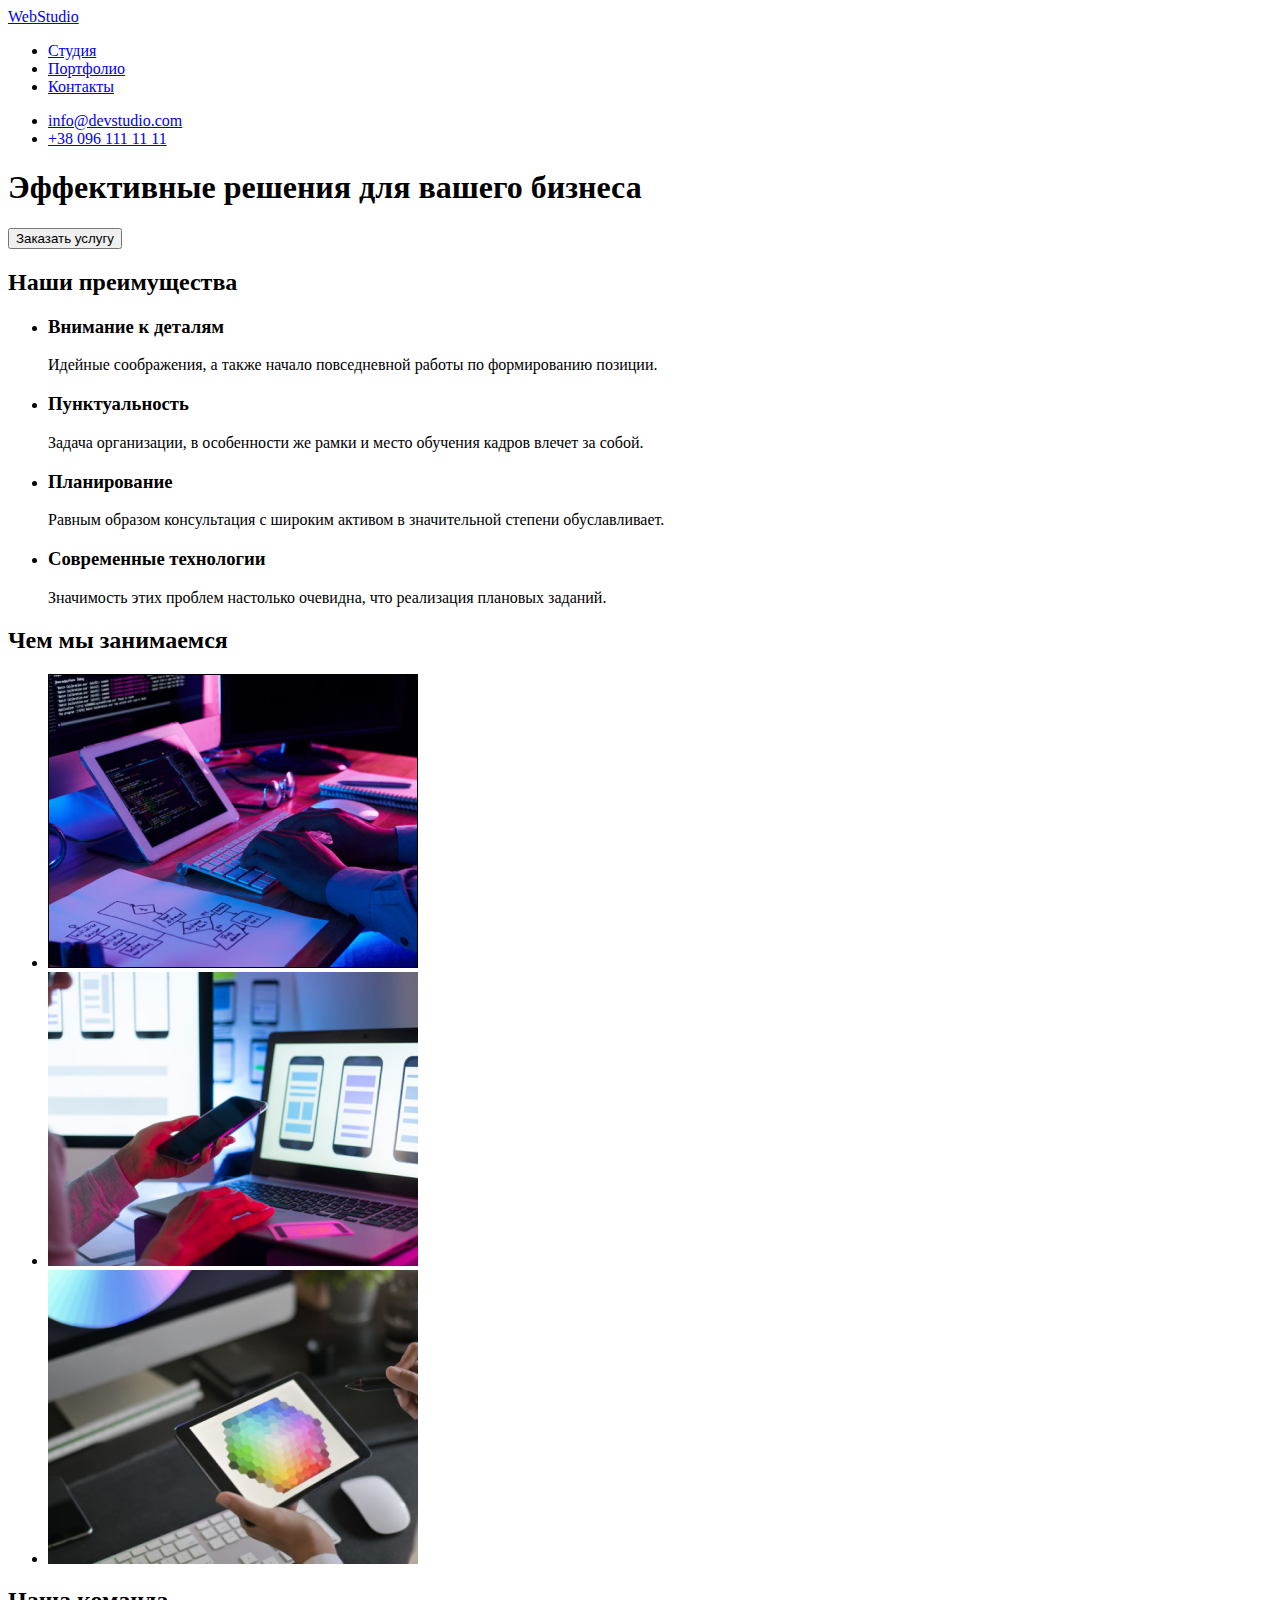
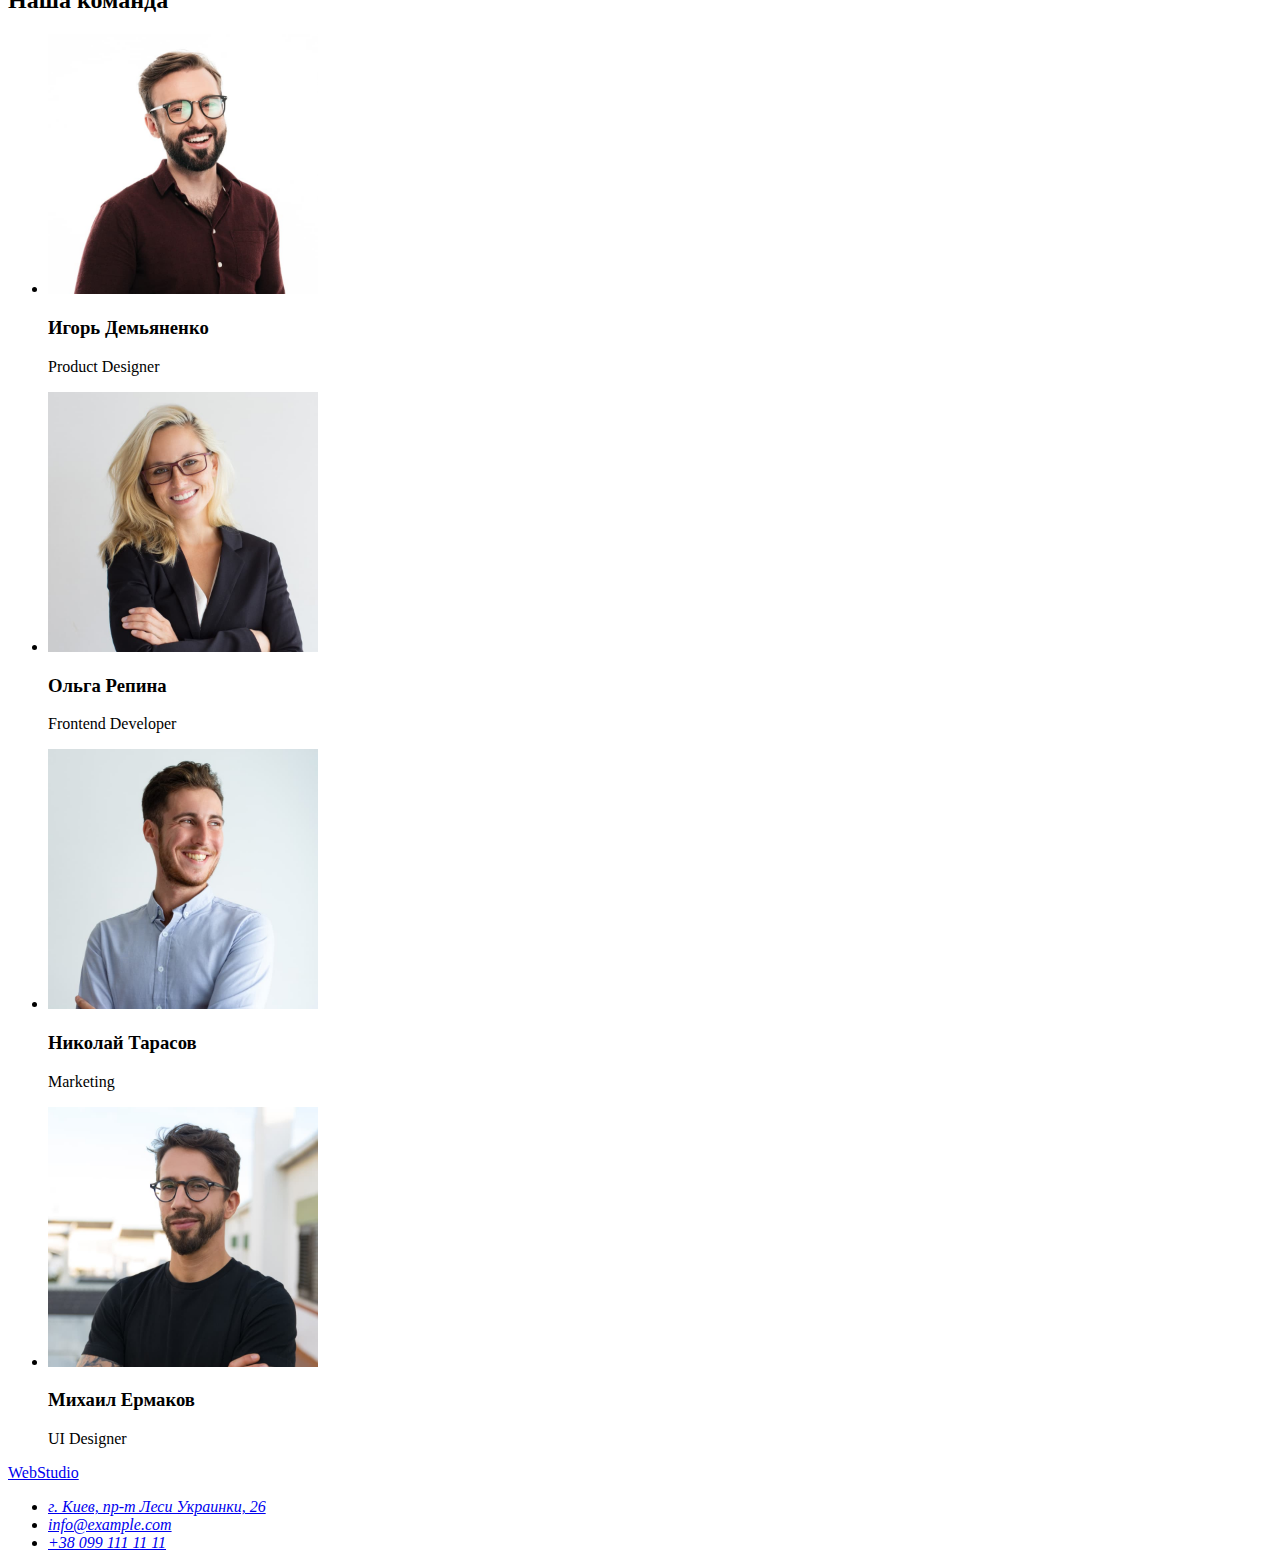
==== index.html @ 22d303be "Start" ====
<!DOCTYPE html>
<html lang="ru">
  <head>
    <meta charset="UTF-8" />
    <meta http-equiv="X-UA-Compatible" content="IE=edge" />
    <meta name="viewport" content="width=device-width, initial-scale=1.0" />
    <title>Студия</title>
  </head>
  <body>
    <!-- header_section -->
    <header>
      <!-- header_section_nav -->
      <nav>
        <a href="/">WebStudio</a>
        <ul>
          <li><a href="#">Студия</a></li>
          <li><a href="#">Портфолио</a></li>
          <li><a href="#">Контакты</a></li>
        </ul>
      </nav>
      <!-- header_section_contact -->
      <ul>
        <li><a href="mailto:info@devstudio.com">info@devstudio.com</a></li>
        <li><a href="tel:+380961111111">+38 096 111 11 11</a></li>
      </ul>
    </header>
    <!-- main_section -->
    <main>
      <!-- main_section_1 -->
      <section>
        <h1>Эффективные решения для вашего бизнеса</h1>
        <button type="button">Заказать услугу</button>
      </section>
      <!-- main_section_2 -->
      <section>
        <h2>Наши преимущества</h2>
        <ul>
          <li>
            <h3>Внимание к деталям</h3>
            <p>Идейные соображения, а также начало повседневной работы по формированию позиции.</p>
          </li>
          <li>
            <h3>Пунктуальность</h3>
            <p>Задача организации, в особенности же рамки и место обучения кадров влечет за собой.</p>
          </li>
          <li>
            <h3>Планирование</h3>
            <p>Равным образом консультация с широким активом в значительной степени обуславливает.</p>
          </li>
          <li>
            <h3>Современные технологии</h3>
            <p>Значимость этих проблем настолько очевидна, что реализация плановых заданий.</p>
          </li>
        </ul>
      </section>
      <!-- main_section_3 -->
      <section>
        <h2>Чем мы занимаемся</h2>
        <ul>
          <li><img src="./images/box1.jpg" alt="Планирование" width="370" height="294" /></li>
          <li><img src="./images/box2.jpg" alt="Пунктуальность" width="370" height="294" /></li>
          <li><img src="./images/box3.jpg" alt="Современные технологии" width="370" height="294" /></li>
        </ul>
      </section>
      <!-- main_section_4 -->
      <section>
        <h2>Наша команда</h2>
        <ul>
          <li>
            <img src="./images/img1.jpg" alt="Игорь Демьяненко" width="270" height="260" />
            <h3>Игорь Демьяненко</h3>
            <p>Product Designer</p>
          </li>
          <li>
            <img src="./images/img2.jpg" alt="Ольга Репина" width="270" height="260" />
            <h3>Ольга Репина</h3>
            <p>Frontend Developer</p>
          </li>
          <li>
            <img src="./images/img3.jpg" alt="Николай Тарасов" width="270" height="260" />
            <h3>Николай Тарасов</h3>
            <p>Marketing</p>
          </li>
          <li>
            <img src="./images/img4.jpg" alt="Михаил Ермаков" width="270" height="260" />
            <h3>Михаил Ермаков</h3>
            <p>UI Designer</p>
          </li>
        </ul>
      </section>
    </main>
    <!-- footer_section -->
    <footer>
      <a href="#">WebStudio</a>
      <address>
        <ul>
          <li><a href="#">г. Киев, пр-т Леси Украинки, 26</a></li>
          <li><a href="mailto:info@example.com">info@example.com</a></li>
          <li><a href="tel:+380991111111">+38 099 111 11 11</a></li>
        </ul>
      </address>
    </footer>
  </body>
</html>
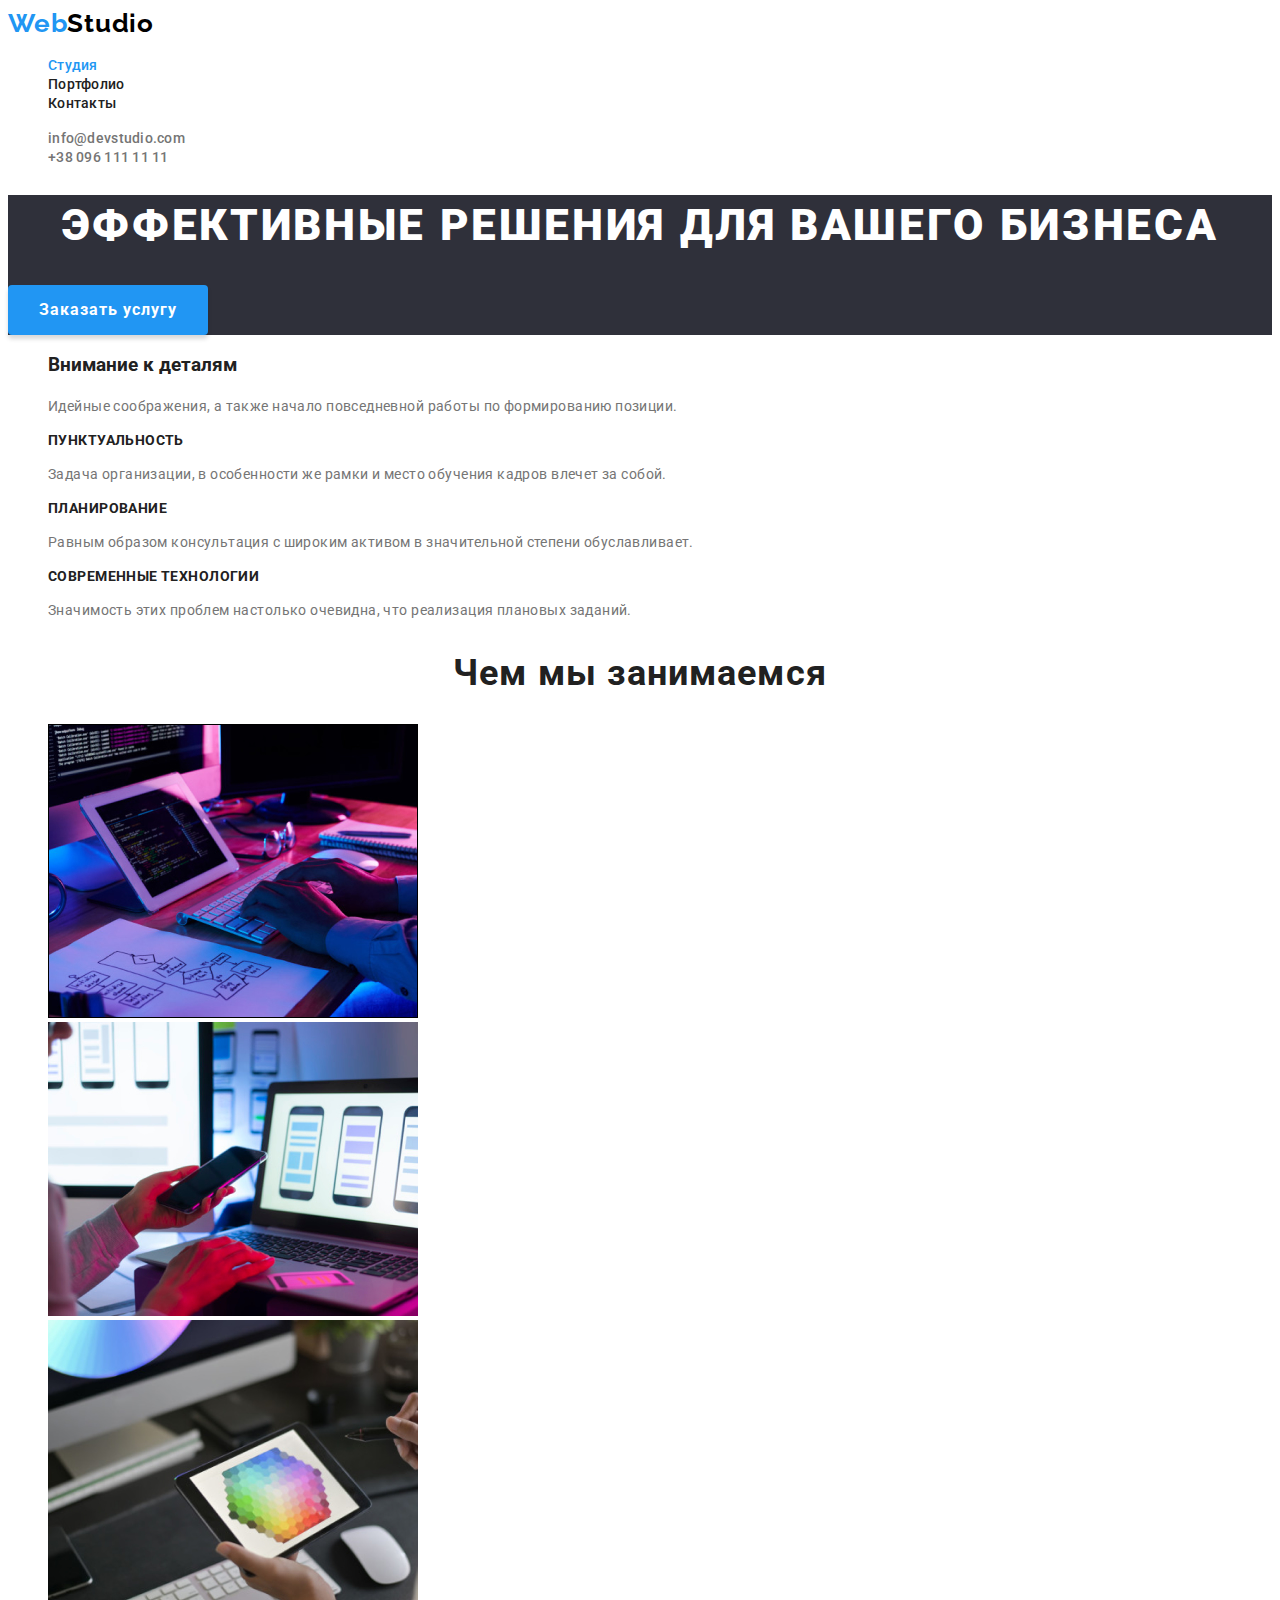
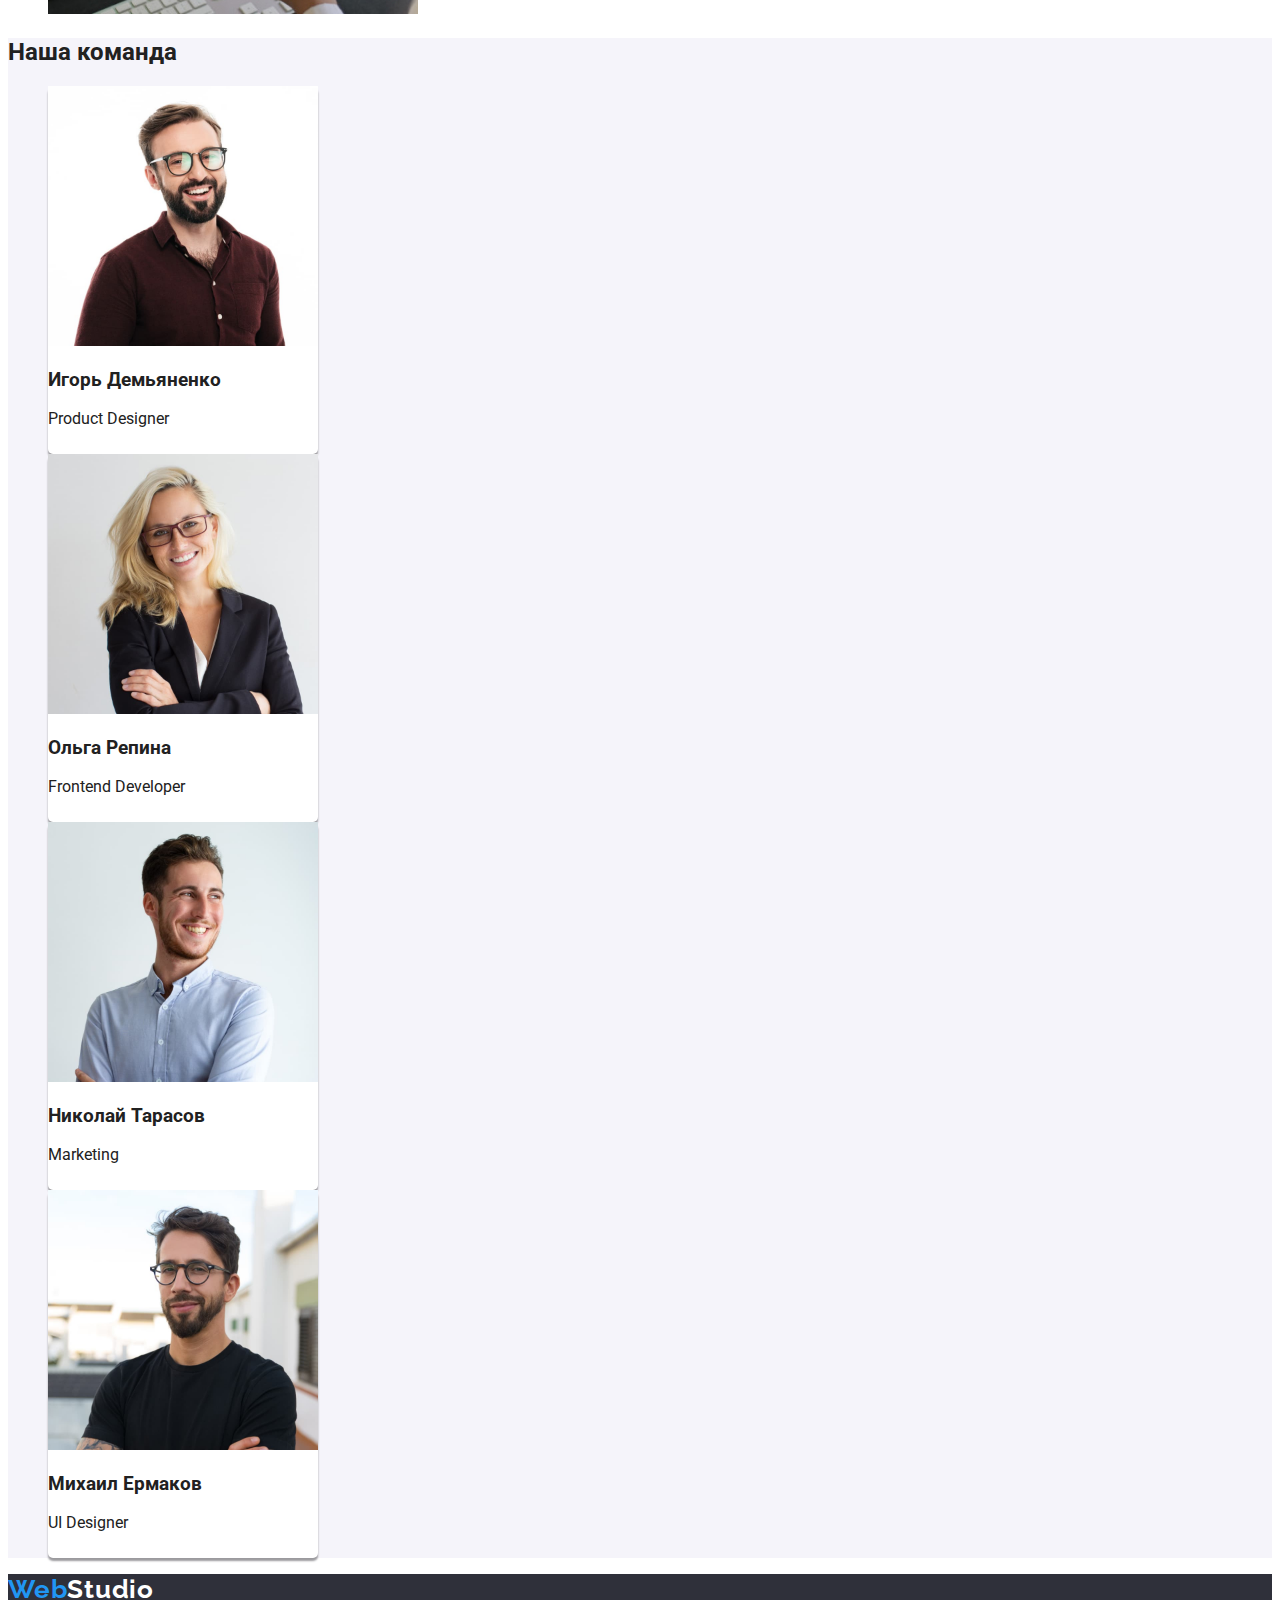
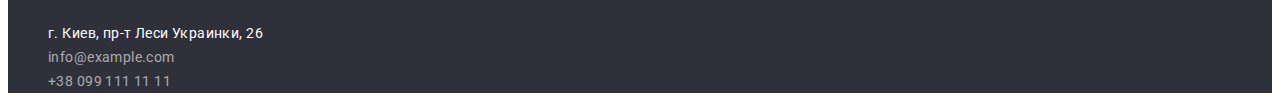
==== commit 35e59ca9: "1-st version" ====
--- a/index.html
+++ b/index.html
@@ -5,98 +5,119 @@
     <meta http-equiv="X-UA-Compatible" content="IE=edge" />
     <meta name="viewport" content="width=device-width, initial-scale=1.0" />
     <title>Студия</title>
+    <link rel="stylesheet" href="./css/styles.css" />
+    <link rel="preconnect" href="https://fonts.googleapis.com" />
+    <link rel="preconnect" href="https://fonts.gstatic.com" crossorigin />
+    <link
+      href="https://fonts.googleapis.com/css2?family=Raleway:wght@700&family=Roboto:wght@400;500;700;900&display=swap"
+      rel="stylesheet"
+    />
   </head>
   <body>
     <!-- header_section -->
     <header>
       <!-- header_section_nav -->
-      <nav>
-        <a href="/">WebStudio</a>
-        <ul>
-          <li><a href="#">Студия</a></li>
-          <li><a href="#">Портфолио</a></li>
-          <li><a href="#">Контакты</a></li>
+      <nav class="nav">
+        <a href="/" class="logo-first link"><span class="firstpart-logo">Web</span>Studio</a>
+        <ul class="list">
+          <li><a href="#" class="link top-link current-link">Студия</a></li>
+          <li><a href="./portfolio.html" class="link top-link">Портфолио</a></li>
+          <li><a href="#" class="link top-link">Контакты</a></li>
         </ul>
       </nav>
       <!-- header_section_contact -->
-      <ul>
-        <li><a href="mailto:info@devstudio.com">info@devstudio.com</a></li>
-        <li><a href="tel:+380961111111">+38 096 111 11 11</a></li>
+      <ul class="list">
+        <li><a href="mailto:info@devstudio.com" class="link topnav-link top-link">info@devstudio.com</a></li>
+        <li><a href="tel:+380961111111" class="link topnav-link top-link">+38 096 111 11 11</a></li>
       </ul>
     </header>
     <!-- main_section -->
     <main>
       <!-- main_section_1 -->
-      <section>
-        <h1>Эффективные решения для вашего бизнеса</h1>
-        <button type="button">Заказать услугу</button>
+      <section class="hero-section">
+        <h1 class="hero-text">Эффективные решения для вашего бизнеса</h1>
+        <button type="button" class="hero-btn">Заказать услугу</button>
       </section>
       <!-- main_section_2 -->
-      <section>
-        <h2>Наши преимущества</h2>
-        <ul>
+      <section class="tips-section">
+        <h2 class="our-tips">Наши преимущества</h2>
+        <ul class="list">
           <li>
-            <h3>Внимание к деталям</h3>
-            <p>Идейные соображения, а также начало повседневной работы по формированию позиции.</p>
+            <h3 class="our-tips-text-headers">Внимание к деталям</h3>
+            <p class="our-tips-text">
+              Идейные соображения, а также начало повседневной работы по формированию позиции.
+            </p>
           </li>
           <li>
-            <h3>Пунктуальность</h3>
-            <p>Задача организации, в особенности же рамки и место обучения кадров влечет за собой.</p>
+            <h3 class="our-tips-headers">Пунктуальность</h3>
+            <p class="our-tips-text">
+              Задача организации, в особенности же рамки и место обучения кадров влечет за собой.
+            </p>
           </li>
           <li>
-            <h3>Планирование</h3>
-            <p>Равным образом консультация с широким активом в значительной степени обуславливает.</p>
+            <h3 class="our-tips-headers">Планирование</h3>
+            <p class="our-tips-text">
+              Равным образом консультация с широким активом в значительной степени обуславливает.
+            </p>
           </li>
           <li>
-            <h3>Современные технологии</h3>
-            <p>Значимость этих проблем настолько очевидна, что реализация плановых заданий.</p>
+            <h3 class="our-tips-headers">Современные технологии</h3>
+            <p class="our-tips-text">Значимость этих проблем настолько очевидна, что реализация плановых заданий.</p>
           </li>
         </ul>
       </section>
       <!-- main_section_3 -->
       <section>
-        <h2>Чем мы занимаемся</h2>
-        <ul>
+        <h2 class="wwdo-header">Чем мы занимаемся</h2>
+        <ul class="list">
           <li><img src="./images/box1.jpg" alt="Планирование" width="370" height="294" /></li>
           <li><img src="./images/box2.jpg" alt="Пунктуальность" width="370" height="294" /></li>
           <li><img src="./images/box3.jpg" alt="Современные технологии" width="370" height="294" /></li>
         </ul>
       </section>
       <!-- main_section_4 -->
-      <section>
+      <section class="team-section">
         <h2>Наша команда</h2>
-        <ul>
-          <li>
-            <img src="./images/img1.jpg" alt="Игорь Демьяненко" width="270" height="260" />
-            <h3>Игорь Демьяненко</h3>
-            <p>Product Designer</p>
+        <ul class="list">
+          <li class="team-card">
+            <div class="team-card-block">
+              <img src="./images/img1.jpg" alt="Игорь Демьяненко" width="270" height="260" />
+              <h3>Игорь Демьяненко</h3>
+              <p>Product Designer</p>
+            </div>
           </li>
-          <li>
-            <img src="./images/img2.jpg" alt="Ольга Репина" width="270" height="260" />
-            <h3>Ольга Репина</h3>
-            <p>Frontend Developer</p>
+          <li class="team-card">
+            <div class="team-card-block">
+              <img src="./images/img2.jpg" alt="Ольга Репина" width="270" height="260" />
+              <h3>Ольга Репина</h3>
+              <p>Frontend Developer</p>
+            </div>
           </li>
-          <li>
-            <img src="./images/img3.jpg" alt="Николай Тарасов" width="270" height="260" />
-            <h3>Николай Тарасов</h3>
-            <p>Marketing</p>
+          <li class="team-card">
+            <div class="team-card-block">
+              <img src="./images/img3.jpg" alt="Николай Тарасов" width="270" height="260" />
+              <h3>Николай Тарасов</h3>
+              <p>Marketing</p>
+            </div>
           </li>
-          <li>
-            <img src="./images/img4.jpg" alt="Михаил Ермаков" width="270" height="260" />
-            <h3>Михаил Ермаков</h3>
-            <p>UI Designer</p>
+          <li class="team-card">
+            <div class="team-card-block">
+              <img src="./images/img4.jpg" alt="Михаил Ермаков" width="270" height="260" />
+              <h3>Михаил Ермаков</h3>
+              <p>UI Designer</p>
+            </div>
           </li>
         </ul>
       </section>
     </main>
     <!-- footer_section -->
-    <footer>
-      <a href="#">WebStudio</a>
+    <footer class="footer-section">
+      <a href="/" class="logo-second link"><span class="firstpart-logo">Web</span>Studio</a>
       <address>
-        <ul>
-          <li><a href="#">г. Киев, пр-т Леси Украинки, 26</a></li>
-          <li><a href="mailto:info@example.com">info@example.com</a></li>
-          <li><a href="tel:+380991111111">+38 099 111 11 11</a></li>
+        <ul class="list">
+          <li><a href="#" class="link faddress-link">г. Киев, пр-т Леси Украинки, 26</a></li>
+          <li><a href="mailto:info@example.com" class="link faddress-link-second">info@example.com</a></li>
+          <li><a href="tel:+380991111111" class="link faddress-link-second">+38 099 111 11 11</a></li>
         </ul>
       </address>
     </footer>
--- a/css/styles.css
+++ b/css/styles.css
@@ -0,0 +1,230 @@
+:root {
+  --primary-color: #212121;
+  --accent-color: #2196f3;
+  --second-color-text: #757575;
+  --third-color: #ffffff;
+  --footer-address-color: rgba(255, 255, 255, 0.6);
+}
+
+body {
+  font-family: 'Roboto', sans-serif;
+  color: #212121;
+  background-color: #ffffff;
+}
+
+.logo-first {
+  color: #000000;
+  font-family: Raleway;
+  font-style: normal;
+  font-weight: bold;
+  font-size: 26px;
+  line-height: 31px;
+  letter-spacing: 0.03em;
+}
+.logo-second {
+  color: var(--third-color);
+  font-family: Raleway;
+  font-style: normal;
+  font-weight: bold;
+  font-size: 26px;
+  line-height: 31px;
+  letter-spacing: 0.03em;
+}
+
+.firstpart-logo {
+  color: var(--accent-color);
+}
+
+.link {
+  text-decoration: none;
+}
+
+.top-link {
+  color: var(--primary-color);
+  font-family: Roboto;
+  font-style: normal;
+  font-weight: 500;
+  font-size: 14px;
+  line-height: 16px;
+  letter-spacing: 0.02em;
+}
+.top-link:hover,
+.top-link:focus {
+  color: var(--accent-color);
+}
+
+.current-link {
+  color: var(--accent-color);
+}
+
+.list {
+  list-style: none;
+}
+
+.topnav-link {
+  color: var(--second-color-text);
+}
+
+.topnav-link:hover {
+}
+
+.footer-section {
+  background-color: #2f303a;
+}
+.faddress-link {
+  color: var(--third-color);
+  font-style: normal;
+  font-family: Roboto;
+  font-style: normal;
+  font-weight: normal;
+  font-size: 14px;
+  line-height: 24px;
+  letter-spacing: 0.03em;
+}
+.faddress-link-second {
+  color: var(--footer-address-color);
+  font-style: normal;
+  font-family: Roboto;
+  font-style: normal;
+  font-weight: normal;
+  font-size: 14px;
+  line-height: 24px;
+  letter-spacing: 0.03em;
+}
+.team-section {
+  background-color: #f5f4fa;
+}
+
+.hero-section {
+  background-color: #2f303a;
+}
+
+.hero-text {
+  color: var(--third-color);
+  font-family: Roboto;
+  font-style: normal;
+  font-weight: 900;
+  font-size: 44px;
+  line-height: 60px;
+  text-align: center;
+  letter-spacing: 0.06em;
+  text-transform: uppercase;
+}
+
+.hero-btn {
+  background-color: var(--accent-color);
+  box-shadow: 0px 4px 4px rgba(0, 0, 0, 0.15);
+  border-radius: 4px;
+  width: 200px;
+  height: 50px;
+  color: #ffffff;
+  font-family: Roboto;
+  font-style: normal;
+  font-weight: bold;
+  font-size: 16px;
+  line-height: 30px;
+  align-items: center;
+  text-align: center;
+  letter-spacing: 0.06em;
+  border-style: none;
+  cursor: pointer;
+}
+
+.our-tips {
+  font-size: 0;
+}
+
+.our-tips-headers {
+  font-family: Roboto;
+  font-style: normal;
+  font-weight: bold;
+  font-size: 14px;
+  line-height: 16px;
+  letter-spacing: 0.03em;
+  text-transform: uppercase;
+}
+.our-tips-text {
+  font-family: Roboto;
+  font-style: normal;
+  font-weight: normal;
+  font-size: 14px;
+  line-height: 24px;
+  /* or 171% */
+  color: var(--second-color-text);
+  letter-spacing: 0.03em;
+}
+.wwdo-header {
+  font-family: Roboto;
+  font-style: normal;
+  font-weight: bold;
+  font-size: 36px;
+  line-height: 42px;
+  text-align: center;
+  letter-spacing: 0.03em;
+}
+
+.faddress-link:hover,
+.faddress-link:focus,
+.faddress-link-second:hover,
+.faddress-link-second:focus {
+  color: var(--accent-color);
+}
+
+.team-card-block {
+  width: 270px;
+  height: 368px;
+  border-radius: 5px;
+  background-color: var(--third-color);
+  box-shadow: 0px 3px 2px #9b9a9e;
+}
+
+.main-section-header {
+  font-size: 0;
+}
+
+.port-btn {
+  color: #212121;
+  background-color: #f5f4fa;
+  padding: 6px 22px;
+  font-family: Roboto;
+  font-style: normal;
+  font-weight: 500;
+  font-size: 16px;
+  line-height: 26px;
+  text-align: center;
+  letter-spacing: 0.03em;
+  border-style: none;
+  border-radius: 5px;
+  cursor: pointer;
+}
+
+.port-btn:hover,
+.port-btn:focus {
+  color: #ffffff;
+  background-color: var(--accent-color);
+}
+
+.port-card-block {
+  background-color: #ffffff;
+  width: 370px;
+  height: 404px;
+}
+.card-header {
+  font-family: Roboto;
+  font-style: normal;
+  font-weight: bold;
+  font-size: 18px;
+  line-height: 36px;
+  letter-spacing: 0.06em;
+  color: #212121;
+}
+
+.card-paragraph {
+  font-family: Roboto;
+  font-style: normal;
+  font-weight: normal;
+  font-size: 16px;
+  line-height: 30px;
+  letter-spacing: 0.03em;
+  color: #757575;
+}
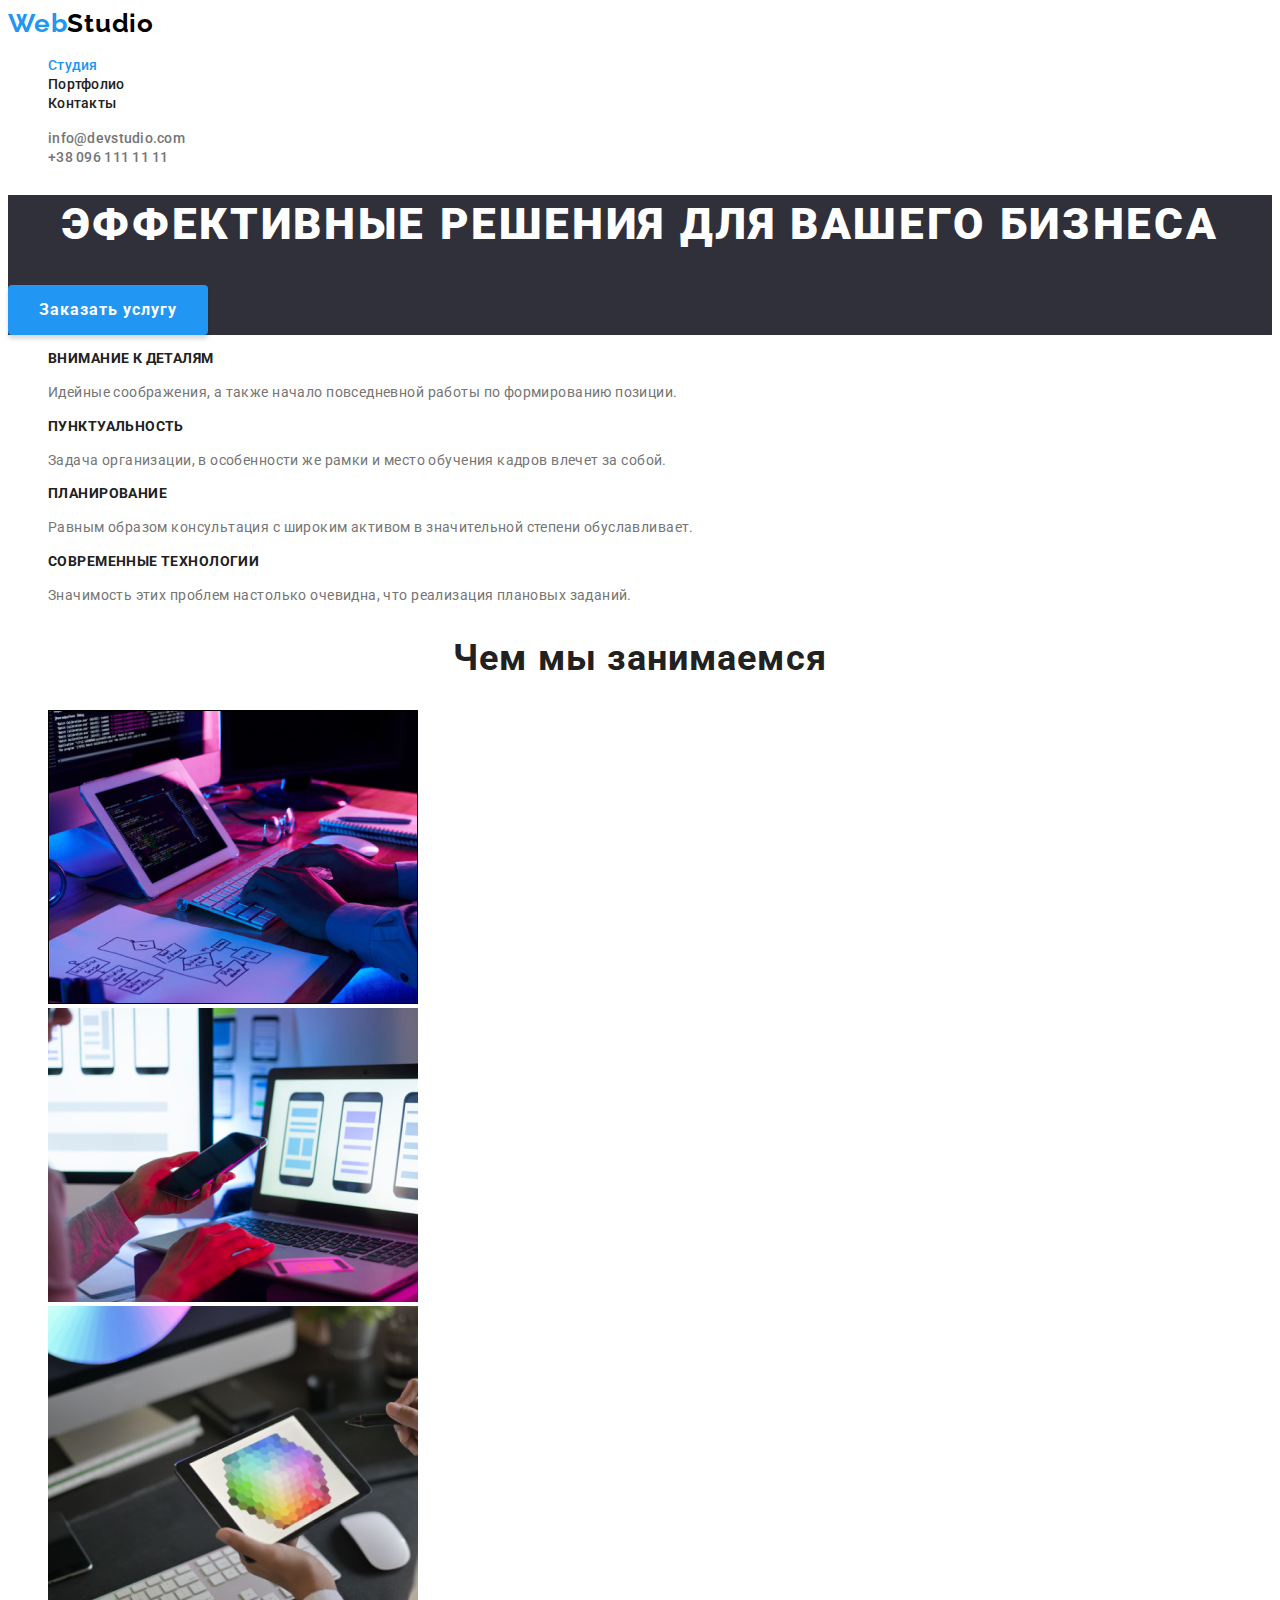
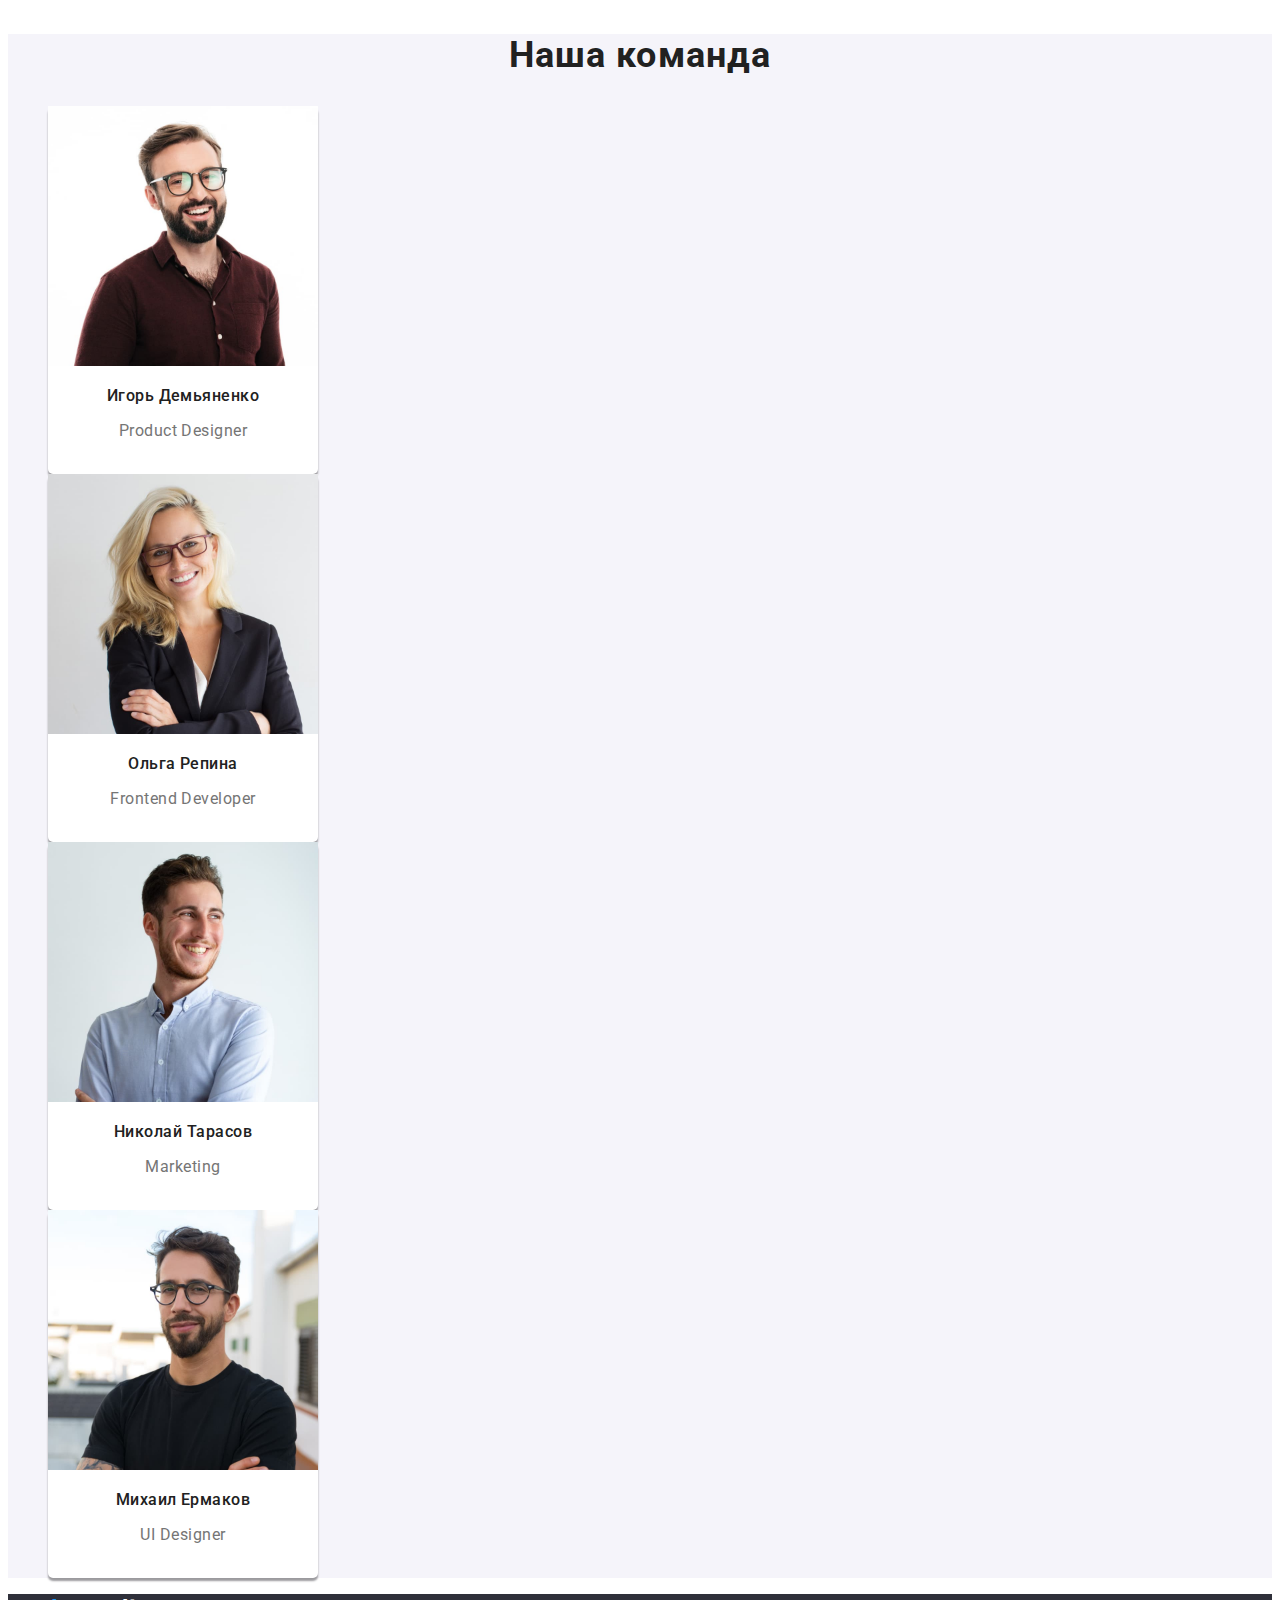
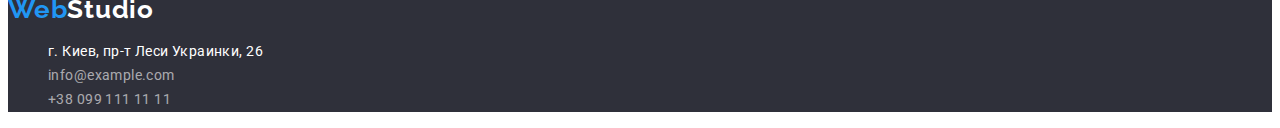
==== commit ec4d0905: "Версия после исправления" ====
--- a/index.html
+++ b/index.html
@@ -43,7 +43,7 @@
         <h2 class="our-tips">Наши преимущества</h2>
         <ul class="list">
           <li>
-            <h3 class="our-tips-text-headers">Внимание к деталям</h3>
+            <h3 class="our-tips-headers">Внимание к деталям</h3>
             <p class="our-tips-text">
               Идейные соображения, а также начало повседневной работы по формированию позиции.
             </p>
@@ -77,34 +77,34 @@
       </section>
       <!-- main_section_4 -->
       <section class="team-section">
-        <h2>Наша команда</h2>
+        <h2 class="our-team">Наша команда</h2>
         <ul class="list">
           <li class="team-card">
             <div class="team-card-block">
               <img src="./images/img1.jpg" alt="Игорь Демьяненко" width="270" height="260" />
-              <h3>Игорь Демьяненко</h3>
-              <p>Product Designer</p>
+              <h3 class="team-card-name">Игорь Демьяненко</h3>
+              <p class="team-card-profession">Product Designer</p>
             </div>
           </li>
           <li class="team-card">
             <div class="team-card-block">
               <img src="./images/img2.jpg" alt="Ольга Репина" width="270" height="260" />
-              <h3>Ольга Репина</h3>
-              <p>Frontend Developer</p>
+              <h3 class="team-card-name">Ольга Репина</h3>
+              <p class="team-card-profession">Frontend Developer</p>
             </div>
           </li>
           <li class="team-card">
             <div class="team-card-block">
               <img src="./images/img3.jpg" alt="Николай Тарасов" width="270" height="260" />
-              <h3>Николай Тарасов</h3>
-              <p>Marketing</p>
+              <h3 class="team-card-name">Николай Тарасов</h3>
+              <p class="team-card-profession">Marketing</p>
             </div>
           </li>
           <li class="team-card">
             <div class="team-card-block">
               <img src="./images/img4.jpg" alt="Михаил Ермаков" width="270" height="260" />
-              <h3>Михаил Ермаков</h3>
-              <p>UI Designer</p>
+              <h3 class="team-card-name">Михаил Ермаков</h3>
+              <p class="team-card-profession">UI Designer</p>
             </div>
           </li>
         </ul>
--- a/css/styles.css
+++ b/css/styles.css
@@ -18,7 +18,7 @@
   font-style: normal;
   font-weight: bold;
   font-size: 26px;
-  line-height: 31px;
+  line-height: 1.19;
   letter-spacing: 0.03em;
 }
 .logo-second {
@@ -27,7 +27,7 @@
   font-style: normal;
   font-weight: bold;
   font-size: 26px;
-  line-height: 31px;
+  line-height: 1.19;
   letter-spacing: 0.03em;
 }
 
@@ -45,7 +45,7 @@
   font-style: normal;
   font-weight: 500;
   font-size: 14px;
-  line-height: 16px;
+  line-height: 1.14;
   letter-spacing: 0.02em;
 }
 .top-link:hover,
@@ -78,7 +78,7 @@
   font-style: normal;
   font-weight: normal;
   font-size: 14px;
-  line-height: 24px;
+  line-height: 1.71;
   letter-spacing: 0.03em;
 }
 .faddress-link-second {
@@ -88,7 +88,7 @@
   font-style: normal;
   font-weight: normal;
   font-size: 14px;
-  line-height: 24px;
+  line-height: 1.71;
   letter-spacing: 0.03em;
 }
 .team-section {
@@ -105,7 +105,7 @@
   font-style: normal;
   font-weight: 900;
   font-size: 44px;
-  line-height: 60px;
+  line-height: 1.36;
   text-align: center;
   letter-spacing: 0.06em;
   text-transform: uppercase;
@@ -122,7 +122,7 @@
   font-style: normal;
   font-weight: bold;
   font-size: 16px;
-  line-height: 30px;
+  line-height: 1.87;
   align-items: center;
   text-align: center;
   letter-spacing: 0.06em;
@@ -139,7 +139,7 @@
   font-style: normal;
   font-weight: bold;
   font-size: 14px;
-  line-height: 16px;
+  line-height: 1.14;
   letter-spacing: 0.03em;
   text-transform: uppercase;
 }
@@ -148,8 +148,7 @@
   font-style: normal;
   font-weight: normal;
   font-size: 14px;
-  line-height: 24px;
-  /* or 171% */
+  line-height: 1.71;
   color: var(--second-color-text);
   letter-spacing: 0.03em;
 }
@@ -158,7 +157,7 @@
   font-style: normal;
   font-weight: bold;
   font-size: 36px;
-  line-height: 42px;
+  line-height: 1.16;
   text-align: center;
   letter-spacing: 0.03em;
 }
@@ -190,7 +189,7 @@
   font-style: normal;
   font-weight: 500;
   font-size: 16px;
-  line-height: 26px;
+  line-height: 1.62;
   text-align: center;
   letter-spacing: 0.03em;
   border-style: none;
@@ -214,7 +213,7 @@
   font-style: normal;
   font-weight: bold;
   font-size: 18px;
-  line-height: 36px;
+  line-height: 2;
   letter-spacing: 0.06em;
   color: #212121;
 }
@@ -224,7 +223,38 @@
   font-style: normal;
   font-weight: normal;
   font-size: 16px;
-  line-height: 30px;
+  line-height: 1.87;
   letter-spacing: 0.03em;
   color: #757575;
 }
+
+.team-card-name {
+  color: var(--primary-color);
+  font-family: Roboto;
+  font-style: normal;
+  font-weight: 500;
+  font-size: 16px;
+  line-height: 19px;
+  text-align: center;
+  letter-spacing: 0.03em;
+}
+.team-card-profession {
+  color: var(--second-color-text);
+  font-family: Roboto;
+  font-style: normal;
+  font-weight: normal;
+  font-size: 16px;
+  line-height: 19px;
+  text-align: center;
+  letter-spacing: 0.03em;
+}
+.our-team {
+  color: var(--primary-color);
+  font-family: Roboto;
+  font-style: normal;
+  font-weight: bold;
+  font-size: 36px;
+  line-height: 42px;
+  text-align: center;
+  letter-spacing: 0.03em;
+}
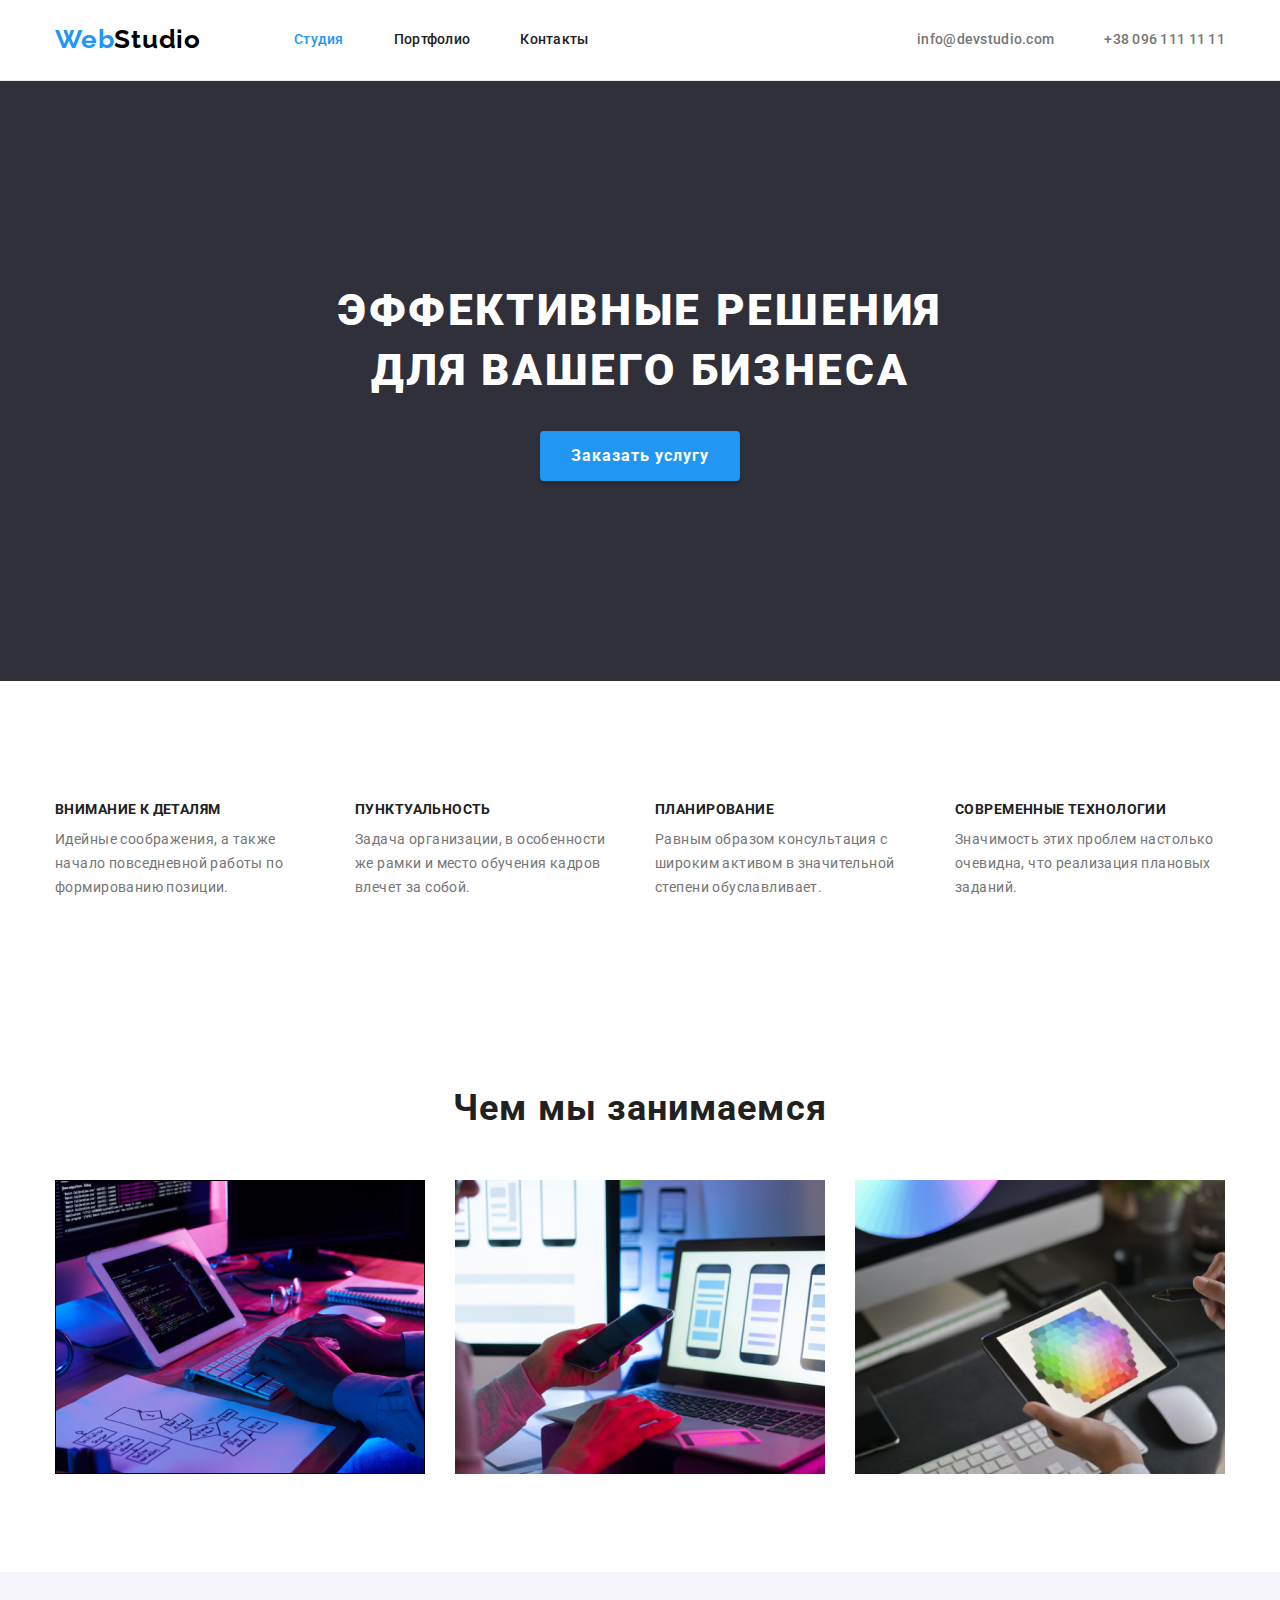
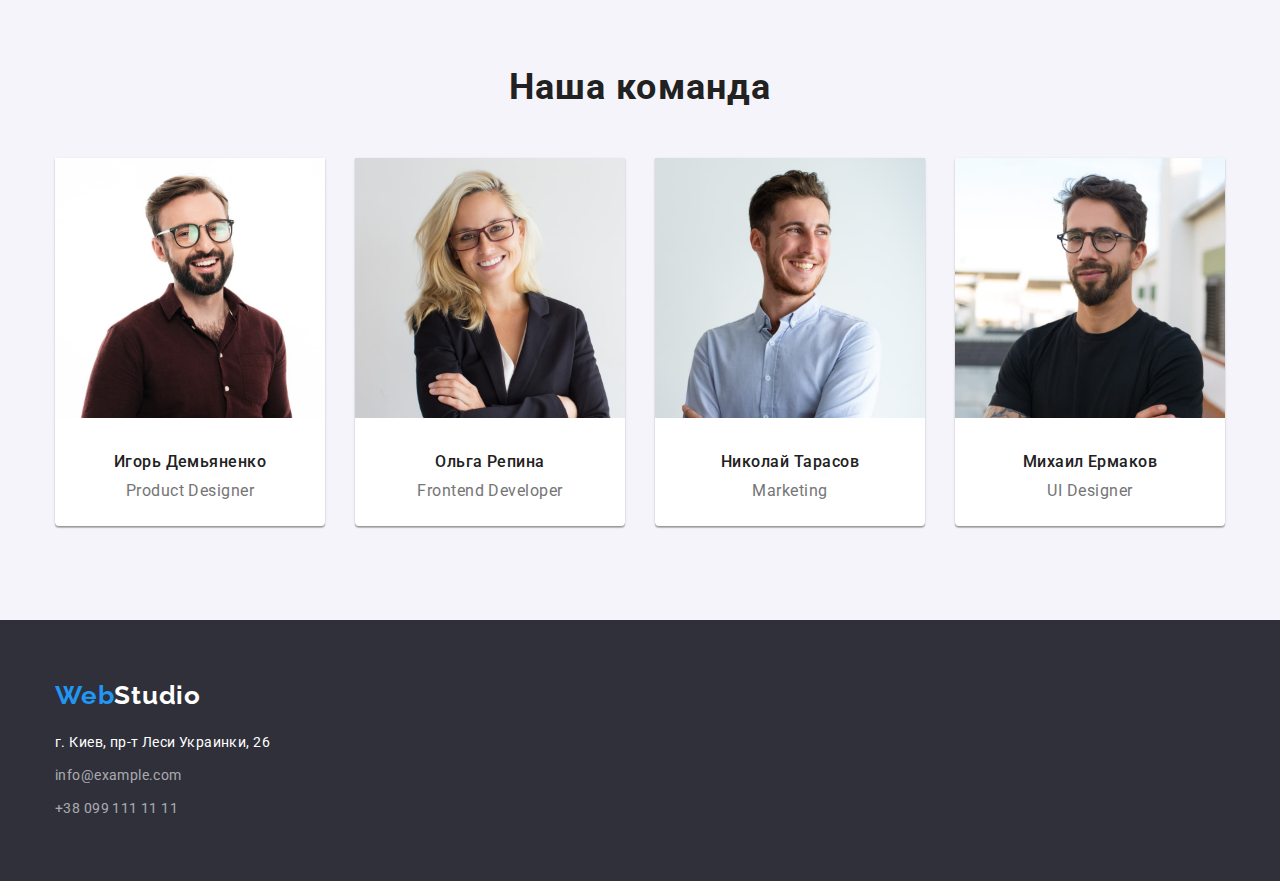
==== commit 5fdd7553: "last version" ====
--- a/index.html
+++ b/index.html
@@ -5,121 +5,146 @@
     <meta http-equiv="X-UA-Compatible" content="IE=edge" />
     <meta name="viewport" content="width=device-width, initial-scale=1.0" />
     <title>Студия</title>
-    <link rel="stylesheet" href="./css/styles.css" />
     <link rel="preconnect" href="https://fonts.googleapis.com" />
     <link rel="preconnect" href="https://fonts.gstatic.com" crossorigin />
     <link
       href="https://fonts.googleapis.com/css2?family=Raleway:wght@700&family=Roboto:wght@400;500;700;900&display=swap"
       rel="stylesheet"
     />
+    <link
+      rel="stylesheet"
+      href="https://cdnjs.cloudflare.com/ajax/libs/modern-normalize/1.0.0/modern-normalize.min.css"
+    />
+    <link rel="stylesheet" href="./css/styles.css" />
   </head>
   <body>
     <!-- header_section -->
-    <header>
-      <!-- header_section_nav -->
-      <nav class="nav">
-        <a href="/" class="logo-first link"><span class="firstpart-logo">Web</span>Studio</a>
-        <ul class="list">
-          <li><a href="#" class="link top-link current-link">Студия</a></li>
-          <li><a href="./portfolio.html" class="link top-link">Портфолио</a></li>
-          <li><a href="#" class="link top-link">Контакты</a></li>
-        </ul>
-      </nav>
-      <!-- header_section_contact -->
-      <ul class="list">
-        <li><a href="mailto:info@devstudio.com" class="link topnav-link top-link">info@devstudio.com</a></li>
-        <li><a href="tel:+380961111111" class="link topnav-link top-link">+38 096 111 11 11</a></li>
-      </ul>
+
+    <header class="header">
+      <div class="container">
+        <!-- header_section_nav -->
+
+        <div class="flex-nav">
+          <nav class="nav">
+            <a href="/" class="logo-first link"><span class="firstpart-logo">Web</span>Studio</a>
+            <ul class="nav-list list">
+              <li class="item"><a href="#" class="link top-link current-link">Студия</a></li>
+              <li class="item"><a href="./portfolio.html" class="link top-link">Портфолио</a></li>
+              <li class="item"><a href="#" class="link top-link">Контакты</a></li>
+            </ul>
+          </nav>
+          <!-- header_section_contact -->
+          <ul class="auth-nav list">
+            <li class="item">
+              <a href="mailto:info@devstudio.com" class="link topnav-link top-link">info@devstudio.com</a>
+            </li>
+            <li class="item"><a href="tel:+380961111111" class="link topnav-link top-link">+38 096 111 11 11</a></li>
+          </ul>
+        </div>
+      </div>
     </header>
+
     <!-- main_section -->
     <main>
       <!-- main_section_1 -->
+
       <section class="hero-section">
-        <h1 class="hero-text">Эффективные решения для вашего бизнеса</h1>
-        <button type="button" class="hero-btn">Заказать услугу</button>
+        <div class="container">
+          <h1 class="hero-text">Эффективные решения <br />для вашего бизнеса</h1>
+          <button type="button" class="hero-btn">Заказать услугу</button>
+        </div>
       </section>
+
       <!-- main_section_2 -->
-      <section class="tips-section">
-        <h2 class="our-tips">Наши преимущества</h2>
-        <ul class="list">
-          <li>
-            <h3 class="our-tips-headers">Внимание к деталям</h3>
-            <p class="our-tips-text">
-              Идейные соображения, а также начало повседневной работы по формированию позиции.
-            </p>
-          </li>
-          <li>
-            <h3 class="our-tips-headers">Пунктуальность</h3>
-            <p class="our-tips-text">
-              Задача организации, в особенности же рамки и место обучения кадров влечет за собой.
-            </p>
-          </li>
-          <li>
-            <h3 class="our-tips-headers">Планирование</h3>
-            <p class="our-tips-text">
-              Равным образом консультация с широким активом в значительной степени обуславливает.
-            </p>
-          </li>
-          <li>
-            <h3 class="our-tips-headers">Современные технологии</h3>
-            <p class="our-tips-text">Значимость этих проблем настолько очевидна, что реализация плановых заданий.</p>
-          </li>
-        </ul>
+      <section class="tips-section section">
+        <div class="container">
+          <h2 class="our-tips">Наши преимущества</h2>
+          <ul class="tips-list list">
+            <li class="item">
+              <h3 class="our-tips-headers">Внимание к деталям</h3>
+              <p class="our-tips-text">
+                Идейные соображения, а также начало повседневной работы по формированию позиции.
+              </p>
+            </li>
+            <li class="item">
+              <h3 class="our-tips-headers">Пунктуальность</h3>
+              <p class="our-tips-text">
+                Задача организации, в особенности же рамки и место обучения кадров влечет за собой.
+              </p>
+            </li>
+            <li class="item">
+              <h3 class="our-tips-headers">Планирование</h3>
+              <p class="our-tips-text">
+                Равным образом консультация с широким активом в значительной степени обуславливает.
+              </p>
+            </li>
+            <li class="item">
+              <h3 class="our-tips-headers">Современные технологии</h3>
+              <p class="our-tips-text">Значимость этих проблем настолько очевидна, что реализация плановых заданий.</p>
+            </li>
+          </ul>
+        </div>
       </section>
       <!-- main_section_3 -->
-      <section>
-        <h2 class="wwdo-header">Чем мы занимаемся</h2>
-        <ul class="list">
-          <li><img src="./images/box1.jpg" alt="Планирование" width="370" height="294" /></li>
-          <li><img src="./images/box2.jpg" alt="Пунктуальность" width="370" height="294" /></li>
-          <li><img src="./images/box3.jpg" alt="Современные технологии" width="370" height="294" /></li>
-        </ul>
+      <section class="section">
+        <div class="container">
+          <h2 class="wwdo-header">Чем мы занимаемся</h2>
+          <ul class="wwdo-list list">
+            <li class="item"><img src="./images/box1.jpg" alt="Планирование" width="370" height="294" /></li>
+            <li class="item"><img src="./images/box2.jpg" alt="Пунктуальность" width="370" height="294" /></li>
+            <li class="item"><img src="./images/box3.jpg" alt="Современные технологии" width="370" height="294" /></li>
+          </ul>
+        </div>
       </section>
       <!-- main_section_4 -->
-      <section class="team-section">
-        <h2 class="our-team">Наша команда</h2>
-        <ul class="list">
-          <li class="team-card">
-            <div class="team-card-block">
-              <img src="./images/img1.jpg" alt="Игорь Демьяненко" width="270" height="260" />
-              <h3 class="team-card-name">Игорь Демьяненко</h3>
-              <p class="team-card-profession">Product Designer</p>
-            </div>
-          </li>
-          <li class="team-card">
-            <div class="team-card-block">
-              <img src="./images/img2.jpg" alt="Ольга Репина" width="270" height="260" />
-              <h3 class="team-card-name">Ольга Репина</h3>
-              <p class="team-card-profession">Frontend Developer</p>
-            </div>
-          </li>
-          <li class="team-card">
-            <div class="team-card-block">
-              <img src="./images/img3.jpg" alt="Николай Тарасов" width="270" height="260" />
-              <h3 class="team-card-name">Николай Тарасов</h3>
-              <p class="team-card-profession">Marketing</p>
-            </div>
-          </li>
-          <li class="team-card">
-            <div class="team-card-block">
-              <img src="./images/img4.jpg" alt="Михаил Ермаков" width="270" height="260" />
-              <h3 class="team-card-name">Михаил Ермаков</h3>
-              <p class="team-card-profession">UI Designer</p>
-            </div>
-          </li>
-        </ul>
+      <section class="team-section section">
+        <div class="container">
+          <h2 class="our-team">Наша команда</h2>
+          <ul class="our-team-list list">
+            <li class="team-card">
+              <div class="team-card-block">
+                <img src="./images/img1.jpg" class="team-card-img" alt="Игорь Демьяненко" width="270" height="260" />
+                <h3 class="team-card-name">Игорь Демьяненко</h3>
+                <p class="team-card-profession">Product Designer</p>
+              </div>
+            </li>
+            <li class="team-card">
+              <div class="team-card-block">
+                <img src="./images/img2.jpg" class="team-card-img" alt="Ольга Репина" width="270" height="260" />
+                <h3 class="team-card-name">Ольга Репина</h3>
+                <p class="team-card-profession">Frontend Developer</p>
+              </div>
+            </li>
+            <li class="team-card">
+              <div class="team-card-block">
+                <img src="./images/img3.jpg" class="team-card-img" alt="Николай Тарасов" width="270" height="260" />
+                <h3 class="team-card-name">Николай Тарасов</h3>
+                <p class="team-card-profession">Marketing</p>
+              </div>
+            </li>
+            <li class="team-card">
+              <div class="team-card-block">
+                <img src="./images/img4.jpg" class="team-card-img" alt="Михаил Ермаков" width="270" height="260" />
+                <h3 class="team-card-name">Михаил Ермаков</h3>
+                <p class="team-card-profession">UI Designer</p>
+              </div>
+            </li>
+          </ul>
+        </div>
       </section>
     </main>
     <!-- footer_section -->
     <footer class="footer-section">
-      <a href="/" class="logo-second link"><span class="firstpart-logo">Web</span>Studio</a>
-      <address>
-        <ul class="list">
-          <li><a href="#" class="link faddress-link">г. Киев, пр-т Леси Украинки, 26</a></li>
-          <li><a href="mailto:info@example.com" class="link faddress-link-second">info@example.com</a></li>
-          <li><a href="tel:+380991111111" class="link faddress-link-second">+38 099 111 11 11</a></li>
-        </ul>
-      </address>
+      <div class="container">
+        <a href="/" class="logo-second link"><span class="firstpart-logo">Web</span>Studio</a>
+        <address class="address">
+          <ul class="list">
+            <li><a href="#" class="link faddress-link">г. Киев, пр-т Леси Украинки, 26</a></li>
+            <li><a href="mailto:info@example.com" class="link faddress-link-second">info@example.com</a></li>
+            <li><a href="tel:+380991111111" class="link faddress-link-second">+38 099 111 11 11</a></li>
+          </ul>
+        </address>
+      </div>
     </footer>
   </body>
 </html>
--- a/css/styles.css
+++ b/css/styles.css
@@ -12,6 +12,30 @@
   background-color: #ffffff;
 }
 
+h1,
+h2,
+h3,
+h4,
+h5,
+h6,
+p,
+ul {
+  margin: 0;
+  padding: 0;
+}
+
+.container {
+  width: 1200px;
+  margin-left: auto;
+  margin-right: auto;
+  padding-left: 15px;
+  padding-right: 15px;
+}
+.section {
+  padding-top: 94px;
+  padding-bottom: 94px;
+}
+
 .logo-first {
   color: #000000;
   font-family: Raleway;
@@ -70,6 +94,8 @@
 
 .footer-section {
   background-color: #2f303a;
+  padding-top: 60px;
+  padding-bottom: 60px;
 }
 .faddress-link {
   color: var(--third-color);
@@ -90,6 +116,8 @@
   font-size: 14px;
   line-height: 1.71;
   letter-spacing: 0.03em;
+  margin-top: 9px;
+  display: inline-block;
 }
 .team-section {
   background-color: #f5f4fa;
@@ -97,6 +125,9 @@
 
 .hero-section {
   background-color: #2f303a;
+  text-align: center;
+  padding-top: 200px;
+  padding-bottom: 200px;
 }
 
 .hero-text {
@@ -109,6 +140,7 @@
   text-align: center;
   letter-spacing: 0.06em;
   text-transform: uppercase;
+  margin-bottom: 30px;
 }
 
 .hero-btn {
@@ -131,7 +163,7 @@
 }
 
 .our-tips {
-  font-size: 0;
+  visibility: hidden;
 }
 
 .our-tips-headers {
@@ -142,7 +174,9 @@
   line-height: 1.14;
   letter-spacing: 0.03em;
   text-transform: uppercase;
-}
+  margin-bottom: 10px;
+}
+
 .our-tips-text {
   font-family: Roboto;
   font-style: normal;
@@ -160,6 +194,13 @@
   line-height: 1.16;
   text-align: center;
   letter-spacing: 0.03em;
+  margin-bottom: 50px;
+}
+
+.header {
+  border-bottom: 1px solid #ececec;
+  padding-bottom: 25px;
+  padding-top: 24px;
 }
 
 .faddress-link:hover,
@@ -169,12 +210,16 @@
   color: var(--accent-color);
 }
 
+.address {
+  margin-top: 20px;
+}
 .team-card-block {
   width: 270px;
   height: 368px;
   border-radius: 5px;
   background-color: var(--third-color);
-  box-shadow: 0px 3px 2px #9b9a9e;
+  box-shadow: 0px 1px 3px rgba(0, 0, 0, 0.12), 0px 1px 1px rgba(0, 0, 0, 0.14), 0px 2px 1px rgba(0, 0, 0, 0.2);
+  border-radius: 0px 0px 4px 4px;
 }
 
 .main-section-header {
@@ -196,6 +241,15 @@
   border-radius: 5px;
   cursor: pointer;
 }
+.btns-list {
+  margin-bottom: 50px;
+  display: flex;
+  justify-content: center;
+}
+
+.btns-list .item + .item {
+  margin-left: 8px;
+}
 
 .port-btn:hover,
 .port-btn:focus {
@@ -207,7 +261,19 @@
   background-color: #ffffff;
   width: 370px;
   height: 404px;
-}
+  display: block;
+}
+.port-card-text {
+  border-bottom: 1px solid #eeeeee;
+  border-right: 1px solid #eeeeee;
+  border-left: 1px solid #eeeeee;
+  padding: 20px 24px;
+  display: block;
+}
+.port-card-img {
+  display: block;
+}
+
 .card-header {
   font-family: Roboto;
   font-style: normal;
@@ -237,6 +303,7 @@
   line-height: 19px;
   text-align: center;
   letter-spacing: 0.03em;
+  margin-bottom: 10px;
 }
 .team-card-profession {
   color: var(--second-color-text);
@@ -257,4 +324,78 @@
   line-height: 42px;
   text-align: center;
   letter-spacing: 0.03em;
-}
+  margin-bottom: 50px;
+}
+.team-card-img {
+  margin-bottom: 30px;
+}
+
+.auth-nav .item + .item {
+  margin-left: 50px;
+}
+
+.nav-list {
+  display: flex;
+  margin-left: 93px;
+}
+
+.nav-list .item + .item {
+  margin-left: 50px;
+}
+
+.auth-nav {
+  display: flex;
+  margin-left: auto;
+}
+
+.nav {
+  display: flex;
+  align-items: center;
+}
+
+.flex-nav {
+  display: flex;
+  align-items: center;
+}
+
+.tips-list {
+  display: flex;
+}
+
+.tips-list .item + .item {
+  margin-left: 30px;
+}
+
+.tips-list .item {
+  width: 270px;
+}
+
+.wwdo-list {
+  display: flex;
+}
+
+.wwdo-list .item + .item {
+  margin-left: 30px;
+}
+
+.our-team-list {
+  display: flex;
+}
+
+.our-team-list .team-card + .team-card {
+  margin-left: 30px;
+}
+
+.port-card-list {
+  display: flex;
+  flex-wrap: wrap;
+  margin-top: -30px;
+  margin-left: -30px;
+}
+
+.port-card-list .item {
+  margin-top: 30px;
+  margin-left: 30px;
+
+  flex-basis: calc((100% - 90px) / 3);
+}
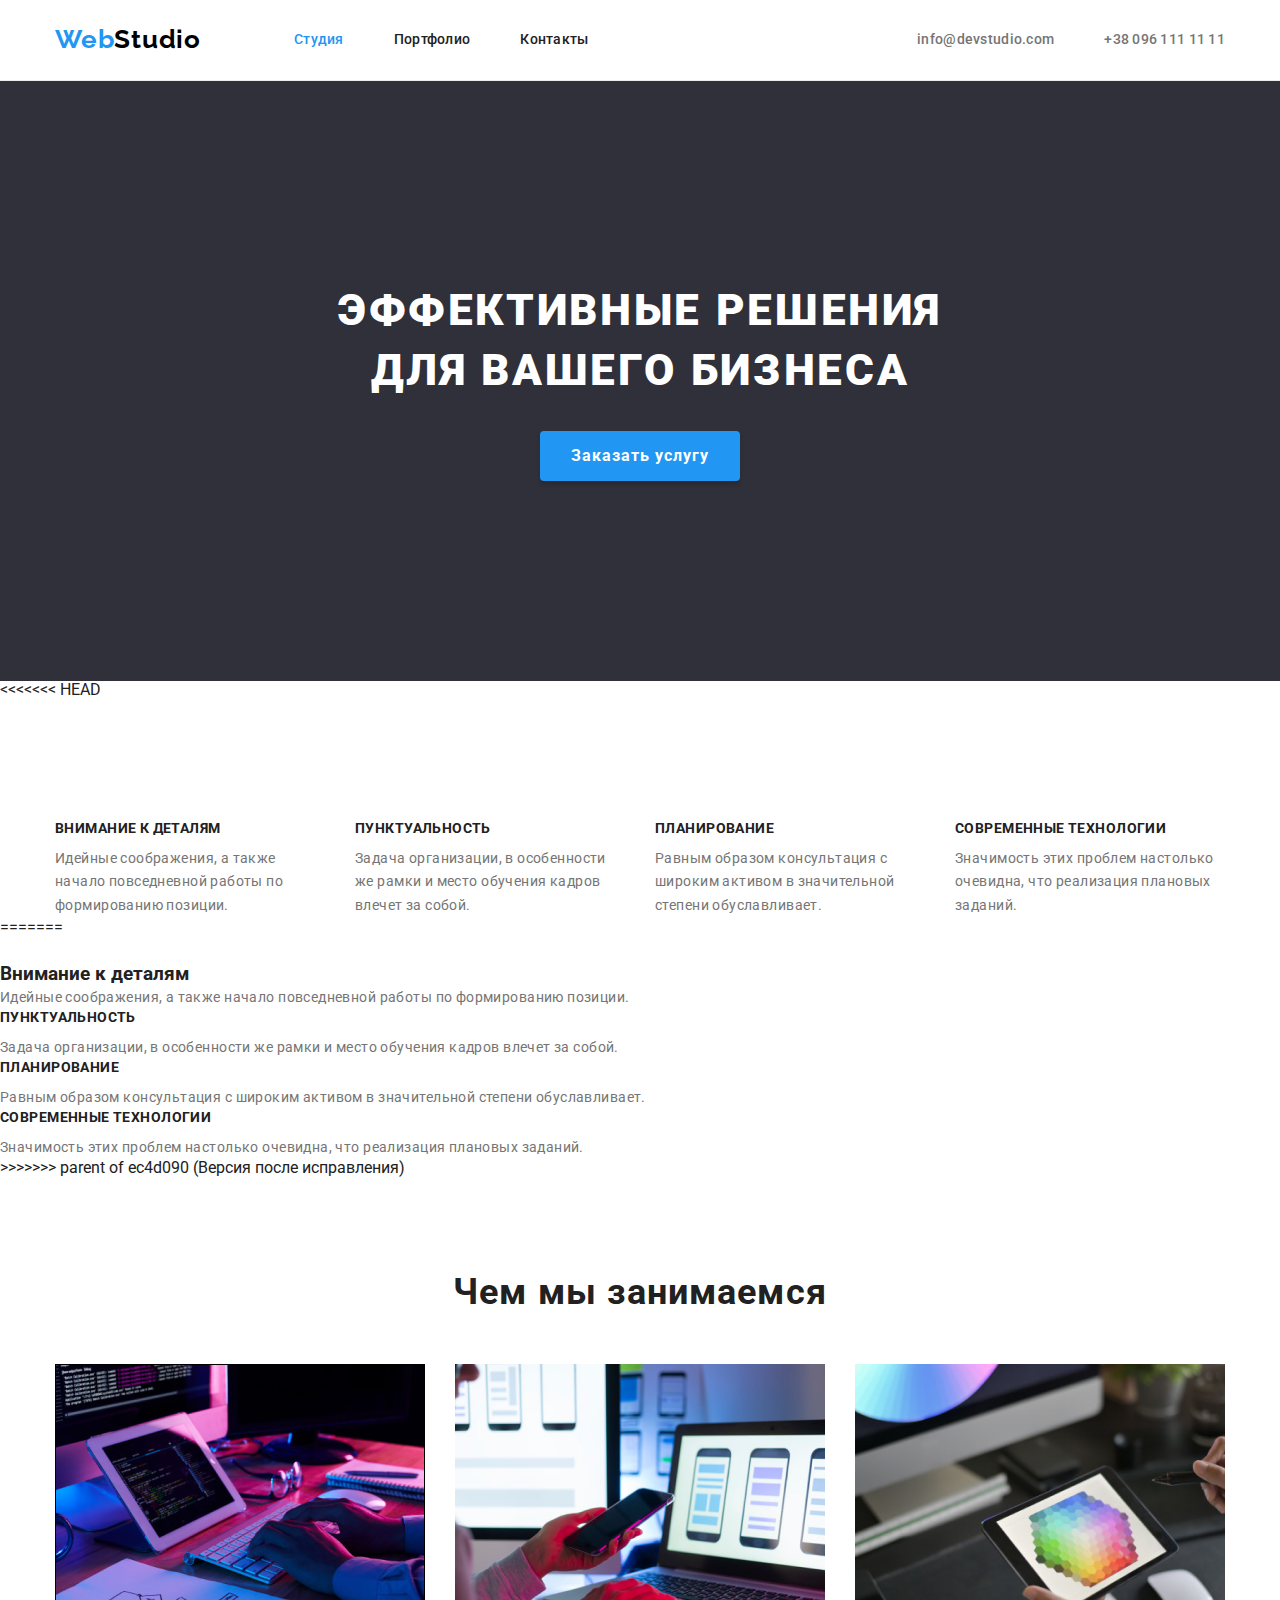
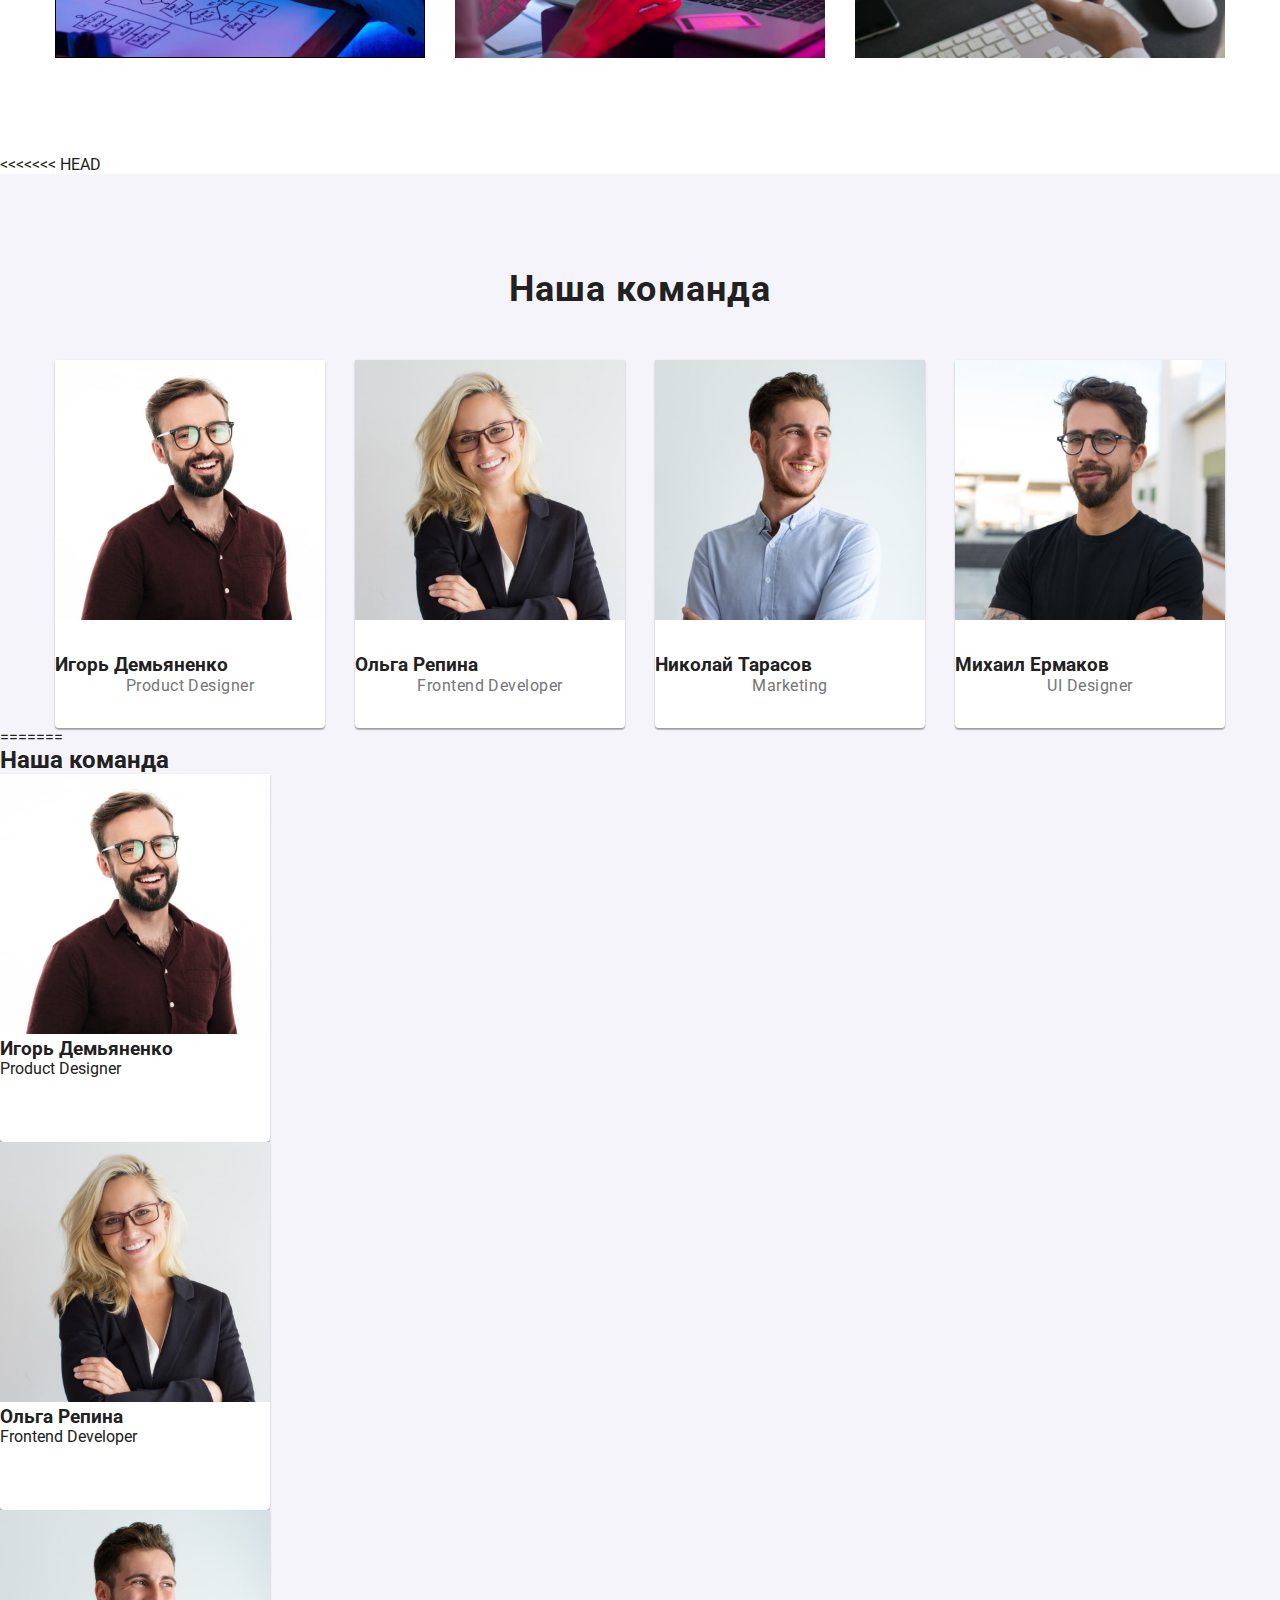
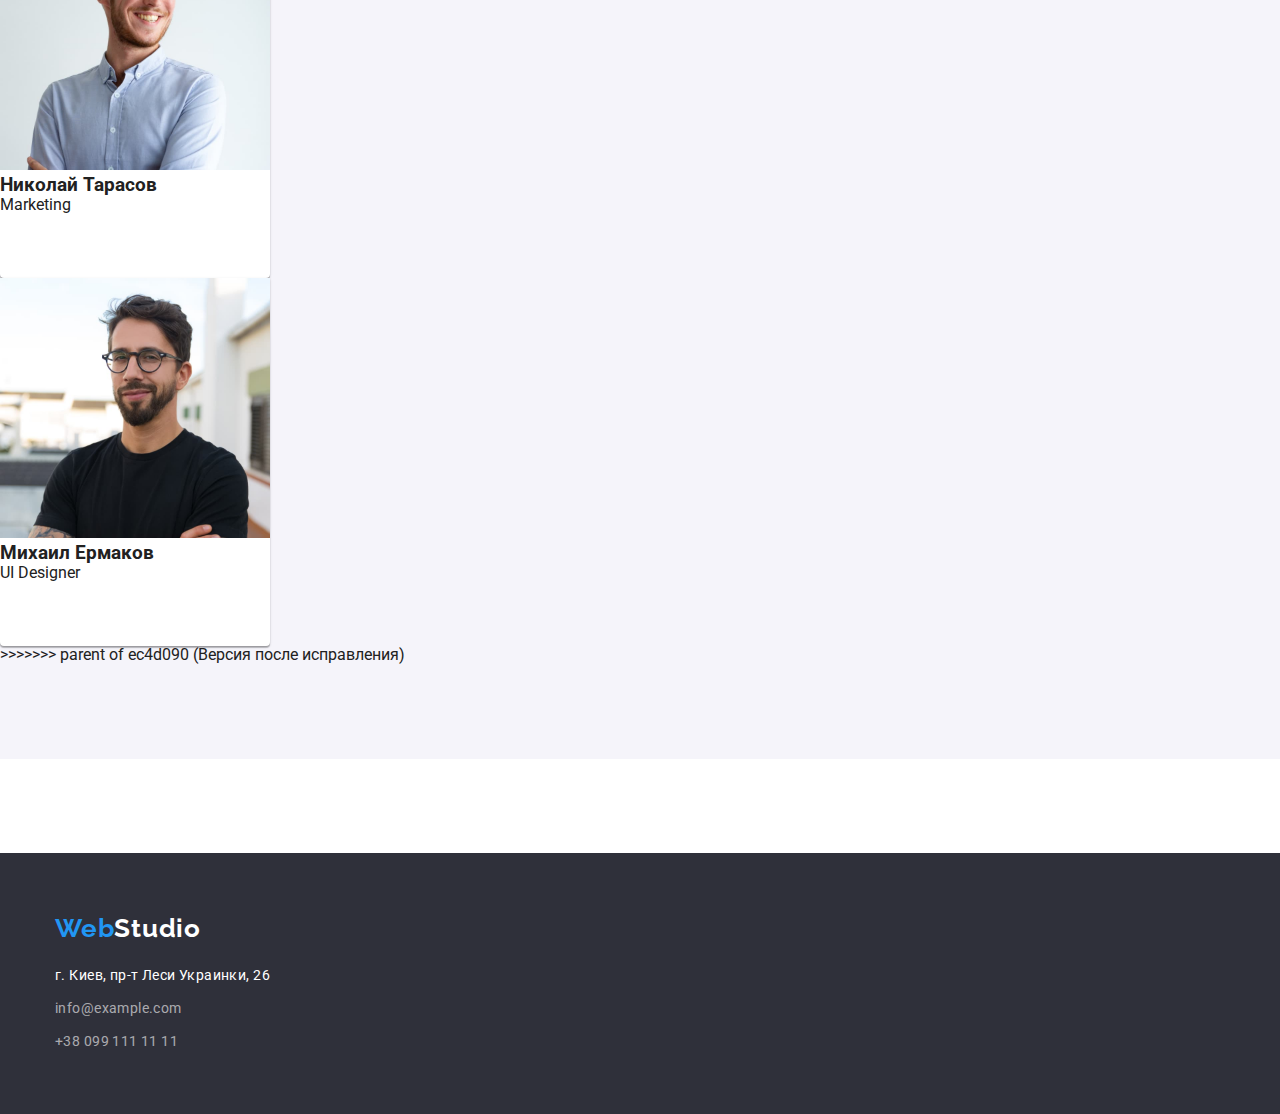
==== commit 86fd8c5e: "1" ====
--- a/index.html
+++ b/index.html
@@ -56,6 +56,7 @@
       </section>
 
       <!-- main_section_2 -->
+<<<<<<< HEAD
       <section class="tips-section section">
         <div class="container">
           <h2 class="our-tips">Наши преимущества</h2>
@@ -84,6 +85,34 @@
             </li>
           </ul>
         </div>
+=======
+      <section class="tips-section">
+        <h2 class="our-tips">Наши преимущества</h2>
+        <ul class="list">
+          <li>
+            <h3 class="our-tips-text-headers">Внимание к деталям</h3>
+            <p class="our-tips-text">
+              Идейные соображения, а также начало повседневной работы по формированию позиции.
+            </p>
+          </li>
+          <li>
+            <h3 class="our-tips-headers">Пунктуальность</h3>
+            <p class="our-tips-text">
+              Задача организации, в особенности же рамки и место обучения кадров влечет за собой.
+            </p>
+          </li>
+          <li>
+            <h3 class="our-tips-headers">Планирование</h3>
+            <p class="our-tips-text">
+              Равным образом консультация с широким активом в значительной степени обуславливает.
+            </p>
+          </li>
+          <li>
+            <h3 class="our-tips-headers">Современные технологии</h3>
+            <p class="our-tips-text">Значимость этих проблем настолько очевидна, что реализация плановых заданий.</p>
+          </li>
+        </ul>
+>>>>>>> parent of ec4d090 (Версия после исправления)
       </section>
       <!-- main_section_3 -->
       <section class="section">
@@ -97,6 +126,7 @@
         </div>
       </section>
       <!-- main_section_4 -->
+<<<<<<< HEAD
       <section class="team-section section">
         <div class="container">
           <h2 class="our-team">Наша команда</h2>
@@ -131,6 +161,40 @@
             </li>
           </ul>
         </div>
+=======
+      <section class="team-section">
+        <h2>Наша команда</h2>
+        <ul class="list">
+          <li class="team-card">
+            <div class="team-card-block">
+              <img src="./images/img1.jpg" alt="Игорь Демьяненко" width="270" height="260" />
+              <h3>Игорь Демьяненко</h3>
+              <p>Product Designer</p>
+            </div>
+          </li>
+          <li class="team-card">
+            <div class="team-card-block">
+              <img src="./images/img2.jpg" alt="Ольга Репина" width="270" height="260" />
+              <h3>Ольга Репина</h3>
+              <p>Frontend Developer</p>
+            </div>
+          </li>
+          <li class="team-card">
+            <div class="team-card-block">
+              <img src="./images/img3.jpg" alt="Николай Тарасов" width="270" height="260" />
+              <h3>Николай Тарасов</h3>
+              <p>Marketing</p>
+            </div>
+          </li>
+          <li class="team-card">
+            <div class="team-card-block">
+              <img src="./images/img4.jpg" alt="Михаил Ермаков" width="270" height="260" />
+              <h3>Михаил Ермаков</h3>
+              <p>UI Designer</p>
+            </div>
+          </li>
+        </ul>
+>>>>>>> parent of ec4d090 (Версия после исправления)
       </section>
     </main>
     <!-- footer_section -->
--- a/css/styles.css
+++ b/css/styles.css
@@ -293,6 +293,7 @@
   letter-spacing: 0.03em;
   color: #757575;
 }
+<<<<<<< HEAD
 
 .team-card-name {
   color: var(--primary-color);
@@ -399,3 +400,5 @@
 
   flex-basis: calc((100% - 90px) / 3);
 }
+=======
+>>>>>>> parent of ec4d090 (Версия после исправления)
